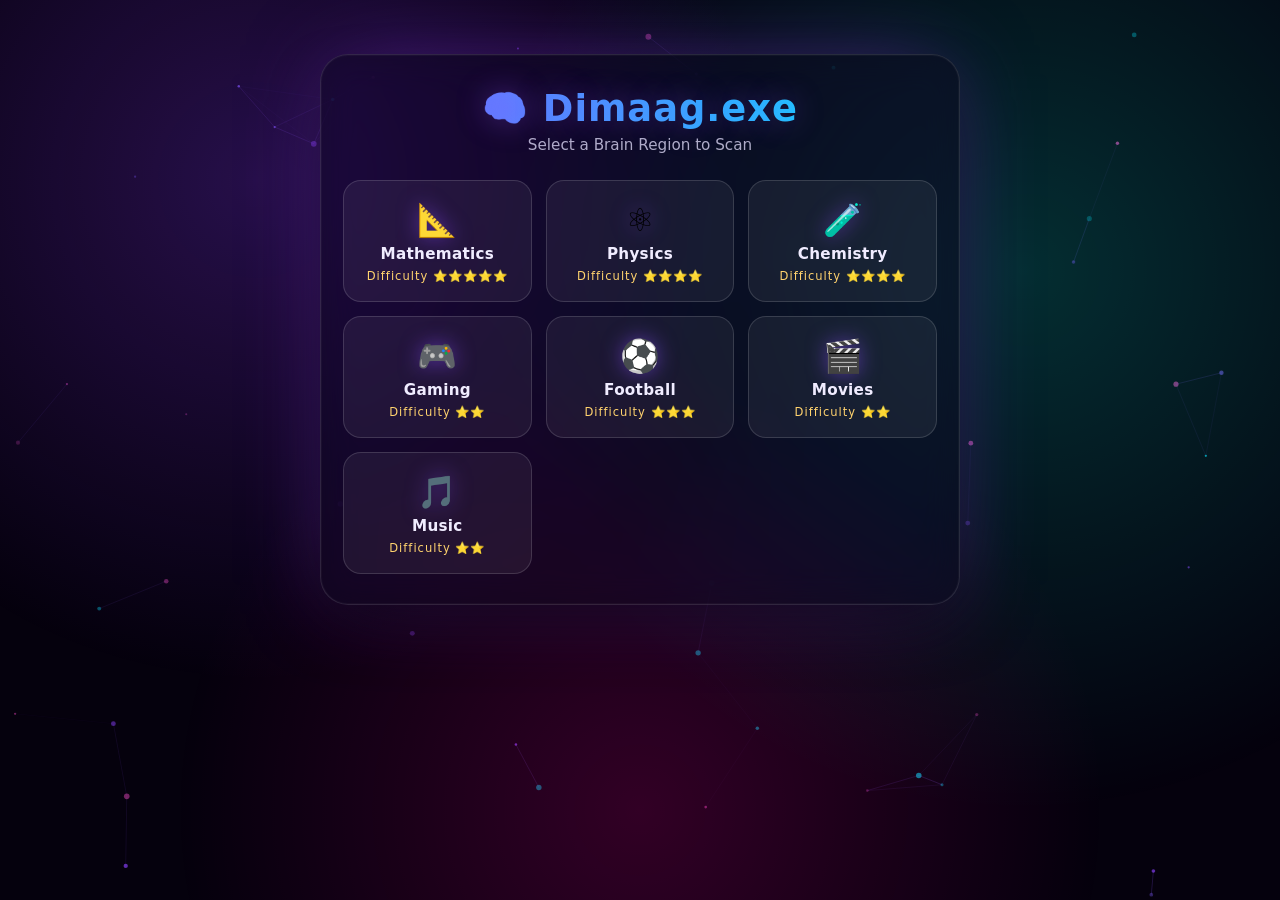
==== categories.html @ c66e22d7 "Add files via upload" ====
<!DOCTYPE html>
<html lang="en">

<head>

<meta charset="UTF-8">
<meta name="viewport" content="width=device-width, initial-scale=1.0">

<title>Select Category</title>

<link rel="stylesheet" href="../styles/style.css">

<style>

  /* ===== EXTREME UI LAYER — matches index.html theme ===== */

  * { box-sizing: border-box; }

  html, body {
    margin: 0;
    padding: 0;
    min-height: 100vh;
    overflow-x: hidden;
    background: #05010d;
    font-family: 'Segoe UI', system-ui, sans-serif;
  }

  #bg-canvas {
    position: fixed;
    top: 0; left: 0;
    width: 100%; height: 100%;
    z-index: 0;
    display: block;
  }

  body::before {
    content: "";
    position: fixed;
    inset: 0;
    z-index: 1;
    pointer-events: none;
    background:
      radial-gradient(circle at 20% 20%, rgba(140, 60, 255, 0.25), transparent 40%),
      radial-gradient(circle at 80% 30%, rgba(0, 255, 220, 0.18), transparent 45%),
      radial-gradient(circle at 50% 90%, rgba(255, 0, 150, 0.18), transparent 45%);
    animation: bgShift 12s ease-in-out infinite alternate;
  }

  @keyframes bgShift {
    0%   { filter: hue-rotate(0deg) brightness(1); }
    100% { filter: hue-rotate(60deg) brightness(1.15); }
  }

  .container {
    position: relative;
    z-index: 2;
    max-width: 640px;
    margin: 6vh auto 4vh;
    padding: 32px 22px 30px;
    border-radius: 28px;
    background: rgba(18, 10, 35, 0.55);
    backdrop-filter: blur(18px) saturate(160%);
    -webkit-backdrop-filter: blur(18px) saturate(160%);
    border: 1px solid rgba(255, 255, 255, 0.12);
    box-shadow:
      0 0 0 1px rgba(255,255,255,0.03) inset,
      0 25px 60px -15px rgba(0,0,0,0.7),
      0 0 90px -20px rgba(150, 60, 255, 0.55);
    text-align: center;
  }

  .container h1 {
    font-size: 2.3rem;
    margin: 0 0 6px;
    letter-spacing: 1px;
    background: linear-gradient(90deg, #7f5cff, #00e5ff, #ff4ecb, #7f5cff);
    background-size: 300% auto;
    -webkit-background-clip: text;
    background-clip: text;
    color: transparent;
    animation: shine 4s linear infinite;
    text-shadow: 0 0 30px rgba(140, 80, 255, 0.35);
  }

  @keyframes shine { to { background-position: 300% center; } }

  .subtitle {
    color: rgba(230, 225, 255, 0.75);
    font-size: 0.95rem;
    margin: 0 0 26px;
  }

  .cards {
    display: grid;
    grid-template-columns: repeat(2, 1fr);
    gap: 14px;
  }

  @media (min-width: 480px) {
    .cards { grid-template-columns: repeat(3, 1fr); }
  }

  .card {
    position: relative;
    padding: 20px 10px 18px;
    border-radius: 18px;
    background: rgba(255,255,255,0.06);
    border: 1px solid rgba(255,255,255,0.14);
    cursor: pointer;
    overflow: hidden;
    opacity: 0;
    transform: translateY(18px) scale(0.94);
    animation: cardIn 0.55s ease forwards;
    transition: transform .18s ease, background .25s ease, box-shadow .25s ease;
  }

  .card:nth-child(1) { animation-delay: 0.05s; }
  .card:nth-child(2) { animation-delay: 0.12s; }
  .card:nth-child(3) { animation-delay: 0.19s; }
  .card:nth-child(4) { animation-delay: 0.26s; }
  .card:nth-child(5) { animation-delay: 0.33s; }
  .card:nth-child(6) { animation-delay: 0.40s; }
  .card:nth-child(7) { animation-delay: 0.47s; }

  @keyframes cardIn {
    to { opacity: 1; transform: translateY(0) scale(1); }
  }

  .card::before {
    content: "";
    position: absolute;
    inset: 0;
    background: linear-gradient(135deg, rgba(138,63,252,0.35), rgba(0,229,255,0.25));
    opacity: 0;
    transition: opacity .25s ease;
  }

  .card:active {
    transform: scale(0.93);
    box-shadow: 0 0 24px rgba(140, 80, 255, 0.55);
  }

  .card:active::before { opacity: 1; }

  .card h2 {
    position: relative;
    font-size: 2rem;
    margin: 0 0 6px;
    filter: drop-shadow(0 0 10px rgba(140,80,255,0.5));
  }

  .card h3 {
    position: relative;
    font-size: 0.95rem;
    margin: 0 0 6px;
    color: #f0ecff;
    letter-spacing: 0.3px;
  }

  .card p {
    position: relative;
    font-size: 0.72rem;
    margin: 0;
    color: #ffd36e;
    letter-spacing: 1px;
  }

  /* ripple dot for tap feedback */
  .card .ripple-dot {
    position: absolute;
    border-radius: 50%;
    background: rgba(255,255,255,0.55);
    transform: scale(0);
    pointer-events: none;
    animation: rippleDot 0.6s ease-out forwards;
  }

  @keyframes rippleDot {
    to { transform: scale(18); opacity: 0; }
  }

</style>

</head>

<body>

<canvas id="bg-canvas"></canvas>

<div class="container">

<h1>🧠 Dimaag.exe</h1>

<p class="subtitle">
Select a Brain Region to Scan
</p>

<div class="cards">

<div class="card" onclick="selectCategory('Mathematics')">

<h2>📐</h2>

<h3>Mathematics</h3>

<p>Difficulty ⭐⭐⭐⭐⭐</p>

</div>

<div class="card" onclick="selectCategory('Physics')">

<h2>⚛️</h2>

<h3>Physics</h3>

<p>Difficulty ⭐⭐⭐⭐</p>

</div>

<div class="card" onclick="selectCategory('Chemistry')">

<h2>🧪</h2>

<h3>Chemistry</h3>

<p>Difficulty ⭐⭐⭐⭐</p>

</div>

<div class="card" onclick="selectCategory('Gaming')">

<h2>🎮</h2>

<h3>Gaming</h3>

<p>Difficulty ⭐⭐</p>

</div>

<div class="card" onclick="selectCategory('Football')">

<h2>⚽</h2>

<h3>Football</h3>

<p>Difficulty ⭐⭐⭐</p>

</div>

<div class="card" onclick="selectCategory('Movies')">

<h2>🎬</h2>

<h3>Movies</h3>

<p>Difficulty ⭐⭐</p>

</div>

<div class="card" onclick="selectCategory('Music')">

<h2>🎵</h2>

<h3>Music</h3>

<p>Difficulty ⭐⭐</p>

</div>

</div>

</div>

<script src="../scripts/main.js"></script>

<script>
  /* ===== EXTREME UI LAYER — particle background + card tap ripple ===== */
  /* Does not touch selectCategory(), which stays in main.js */

  (function () {
    var canvas = document.getElementById('bg-canvas');
    var ctx = canvas.getContext('2d');
    var particles = [];
    var count = 55;

    function resize() {
      canvas.width = window.innerWidth;
      canvas.height = window.innerHeight;
    }
    window.addEventListener('resize', resize);
    resize();

    function rand(min, max) { return Math.random() * (max - min) + min; }
    var colors = ['#8a3ffc', '#00e5ff', '#ff4ecb', '#7f5cff'];

    function Particle() {
      this.x = rand(0, canvas.width);
      this.y = rand(0, canvas.height);
      this.r = rand(1, 3);
      this.vx = rand(-0.25, 0.25);
      this.vy = rand(-0.25, 0.25);
      this.color = colors[Math.floor(rand(0, colors.length))];
      this.alpha = rand(0.2, 0.7);
    }

    for (var i = 0; i < count; i++) particles.push(new Particle());

    function draw() {
      ctx.clearRect(0, 0, canvas.width, canvas.height);

      for (var i = 0; i < particles.length; i++) {
        var p = particles[i];
        p.x += p.vx;
        p.y += p.vy;
        if (p.x < 0 || p.x > canvas.width) p.vx *= -1;
        if (p.y < 0 || p.y > canvas.height) p.vy *= -1;

        ctx.beginPath();
        ctx.arc(p.x, p.y, p.r, 0, Math.PI * 2);
        ctx.fillStyle = p.color;
        ctx.globalAlpha = p.alpha;
        ctx.fill();
      }
      ctx.globalAlpha = 1;

      for (var a = 0; a < particles.length; a++) {
        for (var b = a + 1; b < particles.length; b++) {
          var dx = particles[a].x - particles[b].x;
          var dy = particles[a].y - particles[b].y;
          var dist = Math.sqrt(dx * dx + dy * dy);
          if (dist < 110) {
            ctx.beginPath();
            ctx.moveTo(particles[a].x, particles[a].y);
            ctx.lineTo(particles[b].x, particles[b].y);
            ctx.strokeStyle = 'rgba(140, 90, 255, ' + (1 - dist / 110) * 0.25 + ')';
            ctx.lineWidth = 1;
            ctx.stroke();
          }
        }
      }
      requestAnimationFrame(draw);
    }
    draw();

    // tap ripple dot on each card, added on top of existing onclick handlers
    var cards = document.querySelectorAll('.card');
    cards.forEach(function (card) {
      card.addEventListener('click', function (e) {
        var rect = card.getBoundingClientRect();
        var dot = document.createElement('span');
        dot.className = 'ripple-dot';
        var size = 14;
        dot.style.width = size + 'px';
        dot.style.height = size + 'px';
        dot.style.left = (e.clientX - rect.left - size / 2) + 'px';
        dot.style.top = (e.clientY - rect.top - size / 2) + 'px';
        card.appendChild(dot);
        setTimeout(function () { dot.remove(); }, 600);
      });
    });
  })();
</script>

</body>

</html>
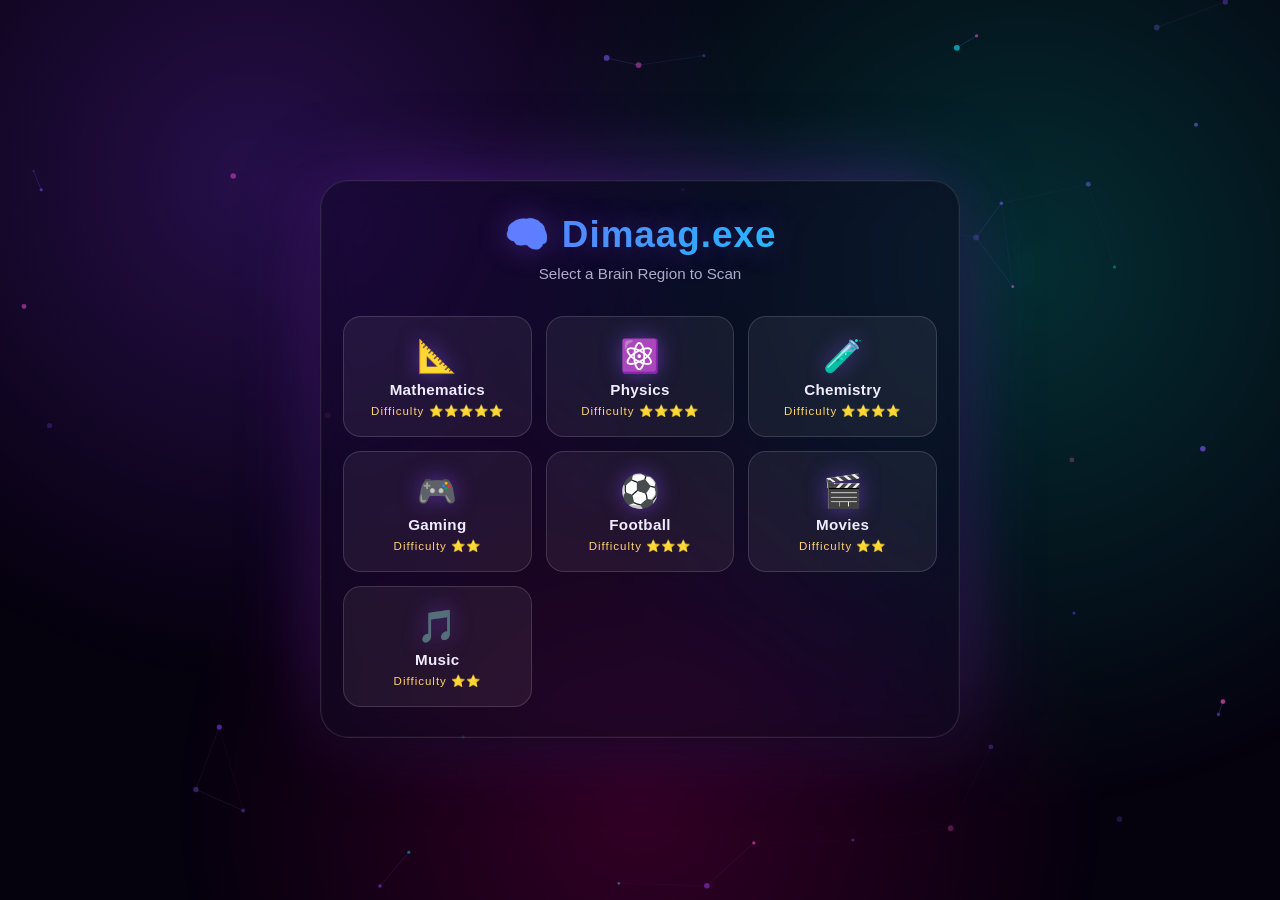
==== commit 4052941f: "Update stylesheet and script paths in categories.html" ====
--- a/categories.html
+++ b/categories.html
@@ -8,7 +8,7 @@
 
 <title>Select Category</title>
 
-<link rel="stylesheet" href="../styles/style.css">
+<link rel="stylesheet" href="style.css">
 
 <style>
 
@@ -271,7 +271,7 @@
 
 </div>
 
-<script src="../scripts/main.js"></script>
+<script src="main.js"></script>
 
 <script>
   /* ===== EXTREME UI LAYER — particle background + card tap ripple ===== */
--- a/style.css
+++ b/style.css
@@ -0,0 +1,241 @@
+*{
+    margin:0;
+    padding:0;
+    box-sizing:border-box;
+    font-family:Arial, Helvetica, sans-serif;
+}
+
+body{
+    background:linear-gradient(135deg,#0f172a,#1e293b,#020617);
+    min-height:100vh;
+    display:flex;
+    justify-content:center;
+    align-items:center;
+    color:white;
+}
+
+.container{
+
+    width:90%;
+    max-width:420px;
+
+    background:rgba(255,255,255,0.08);
+
+    border:1px solid rgba(255,255,255,.15);
+
+    border-radius:20px;
+
+    backdrop-filter:blur(12px);
+
+    padding:35px;
+
+    text-align:center;
+
+    box-shadow:0 0 40px rgba(0,0,0,.45);
+
+}
+
+h1{
+
+    font-size:42px;
+
+    margin-bottom:10px;
+
+}
+
+.subtitle{
+
+    color:#cbd5e1;
+
+    margin-bottom:25px;
+
+    line-height:1.6;
+
+}
+
+.badges{
+
+    display:flex;
+
+    flex-wrap:wrap;
+
+    justify-content:center;
+
+    gap:10px;
+
+    margin-bottom:30px;
+
+}
+
+.badges span{
+
+    background:#2563eb;
+
+    padding:8px 14px;
+
+    border-radius:50px;
+
+    font-size:13px;
+
+}
+
+input,select{
+
+    width:100%;
+
+    padding:15px;
+
+    margin:12px 0;
+
+    border:none;
+
+    outline:none;
+
+    border-radius:12px;
+
+    background:#1e293b;
+
+    color:white;
+
+    font-size:16px;
+
+}
+
+button{
+
+    width:100%;
+
+    padding:15px;
+
+    margin-top:20px;
+
+    border:none;
+
+    border-radius:12px;
+
+    background:#22c55e;
+
+    color:white;
+
+    font-size:18px;
+
+    cursor:pointer;
+
+    transition:.3s;
+
+}
+
+button:hover{
+
+    transform:scale(1.03);
+
+    background:#16a34a;
+
+}
+
+.warning{
+
+    margin-top:25px;
+
+    color:#facc15;
+
+    font-size:14px;
+
+}
+
+.cards{
+
+display:grid;
+
+grid-template-columns:repeat(2,1fr);
+
+gap:18px;
+
+margin-top:30px;
+
+}
+
+.card{
+
+background:rgba(255,255,255,.08);
+
+padding:18px;
+
+border-radius:18px;
+
+cursor:pointer;
+
+transition:.3s;
+
+border:1px solid rgba(255,255,255,.1);
+
+}
+
+.card:hover{
+
+transform:translateY(-8px);
+
+background:#2563eb;
+
+}
+
+.card h2{
+
+font-size:38px;
+
+margin-bottom:10px;
+
+}
+
+.card h3{
+
+margin-bottom:8px;
+
+}
+
+.card p{
+
+font-size:14px;
+
+color:#d1d5db;
+
+}
+
+.progress{
+
+width:100%;
+
+height:22px;
+
+background:#1e293b;
+
+border-radius:30px;
+
+overflow:hidden;
+
+margin:30px 0;
+
+}
+
+#bar{
+
+height:100%;
+
+width:0%;
+
+background:#22c55e;
+
+transition:.1s;
+
+}
+
+#status{
+
+margin-top:20px;
+
+font-size:18px;
+
+color:#cbd5e1;
+
+}
+
